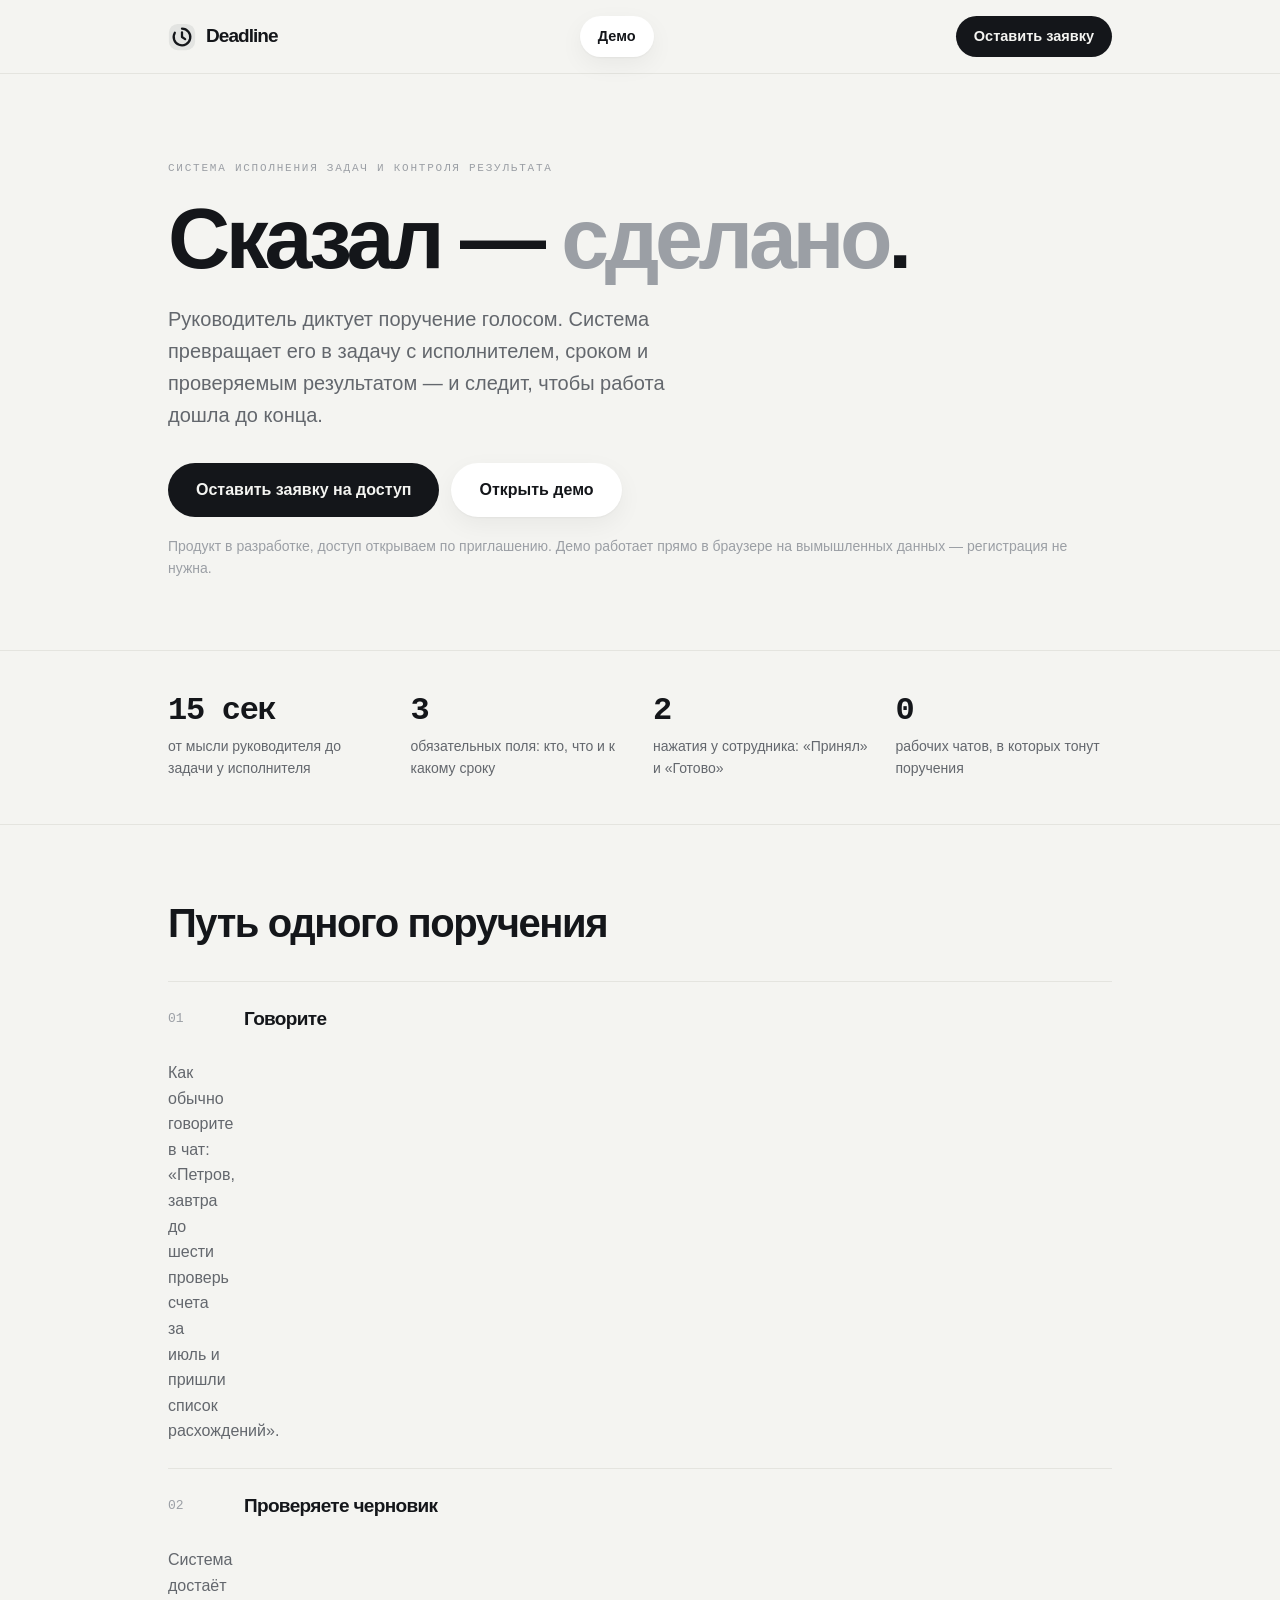
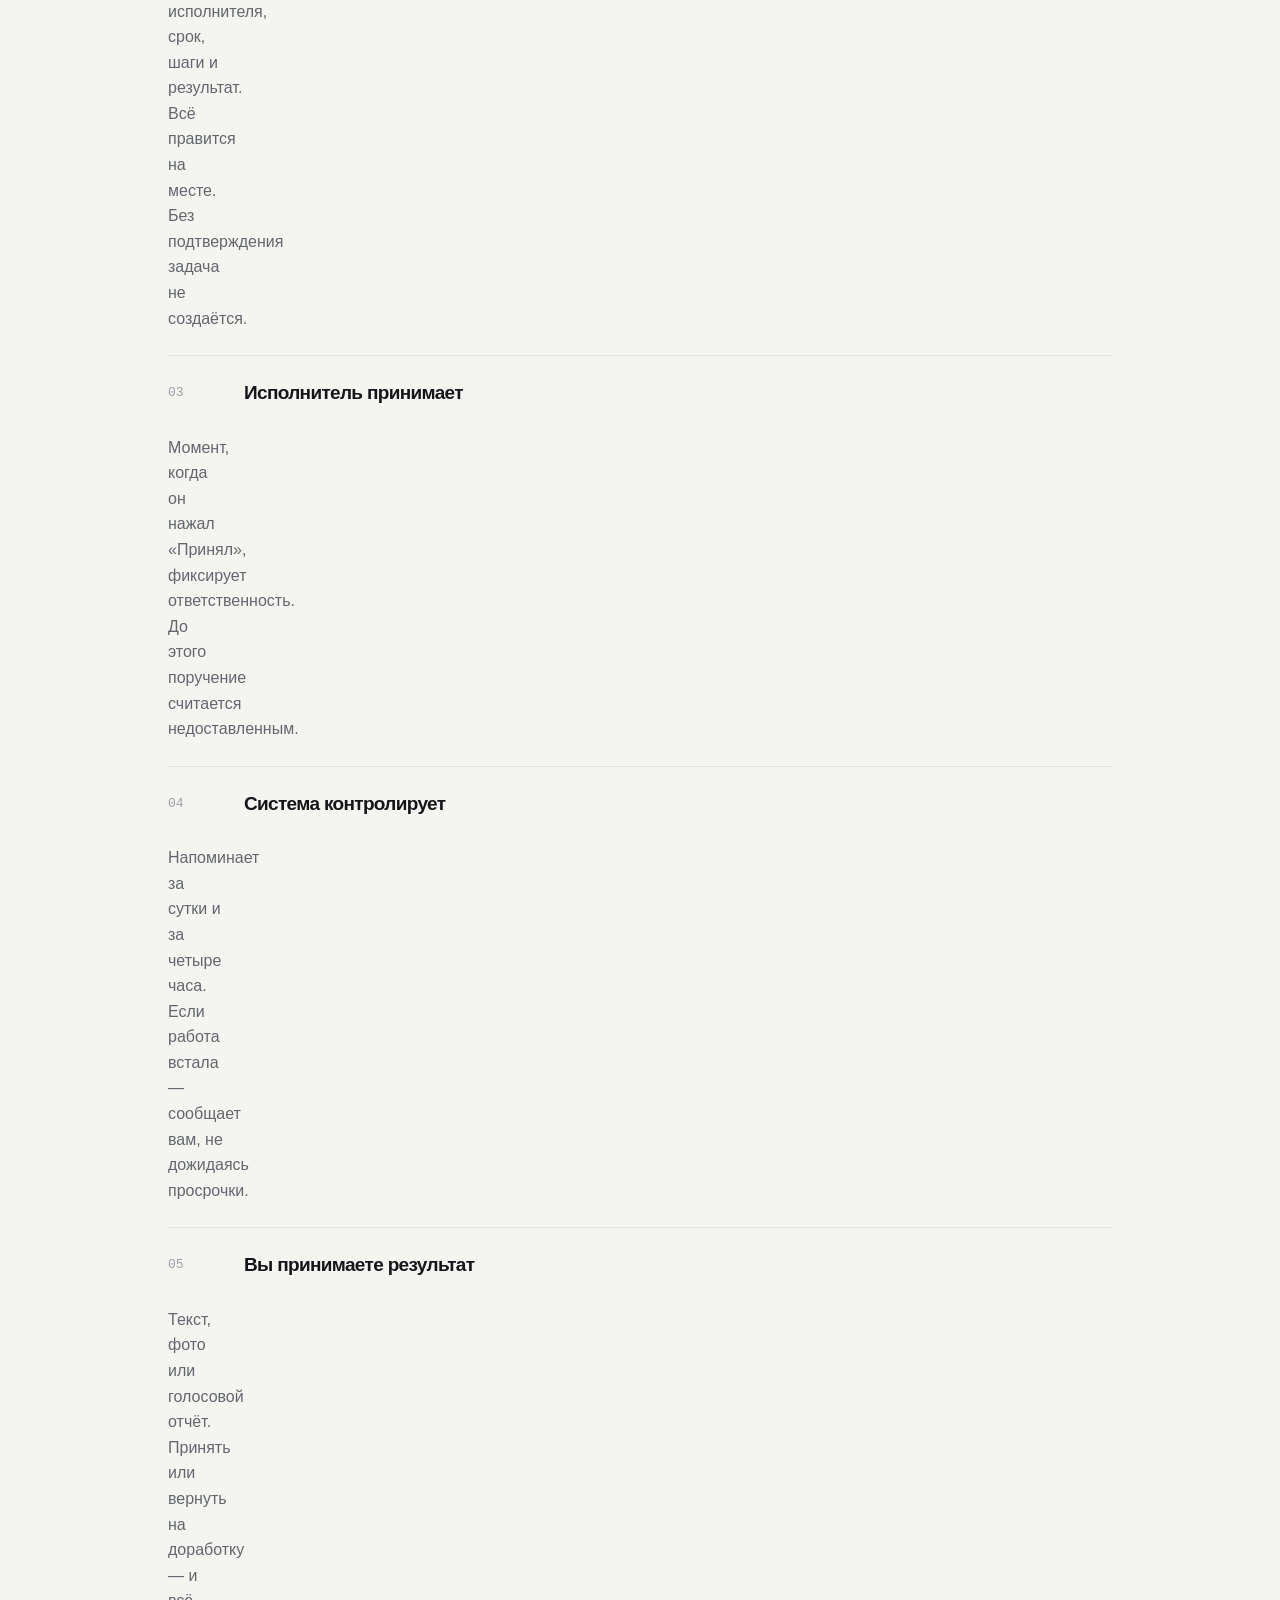
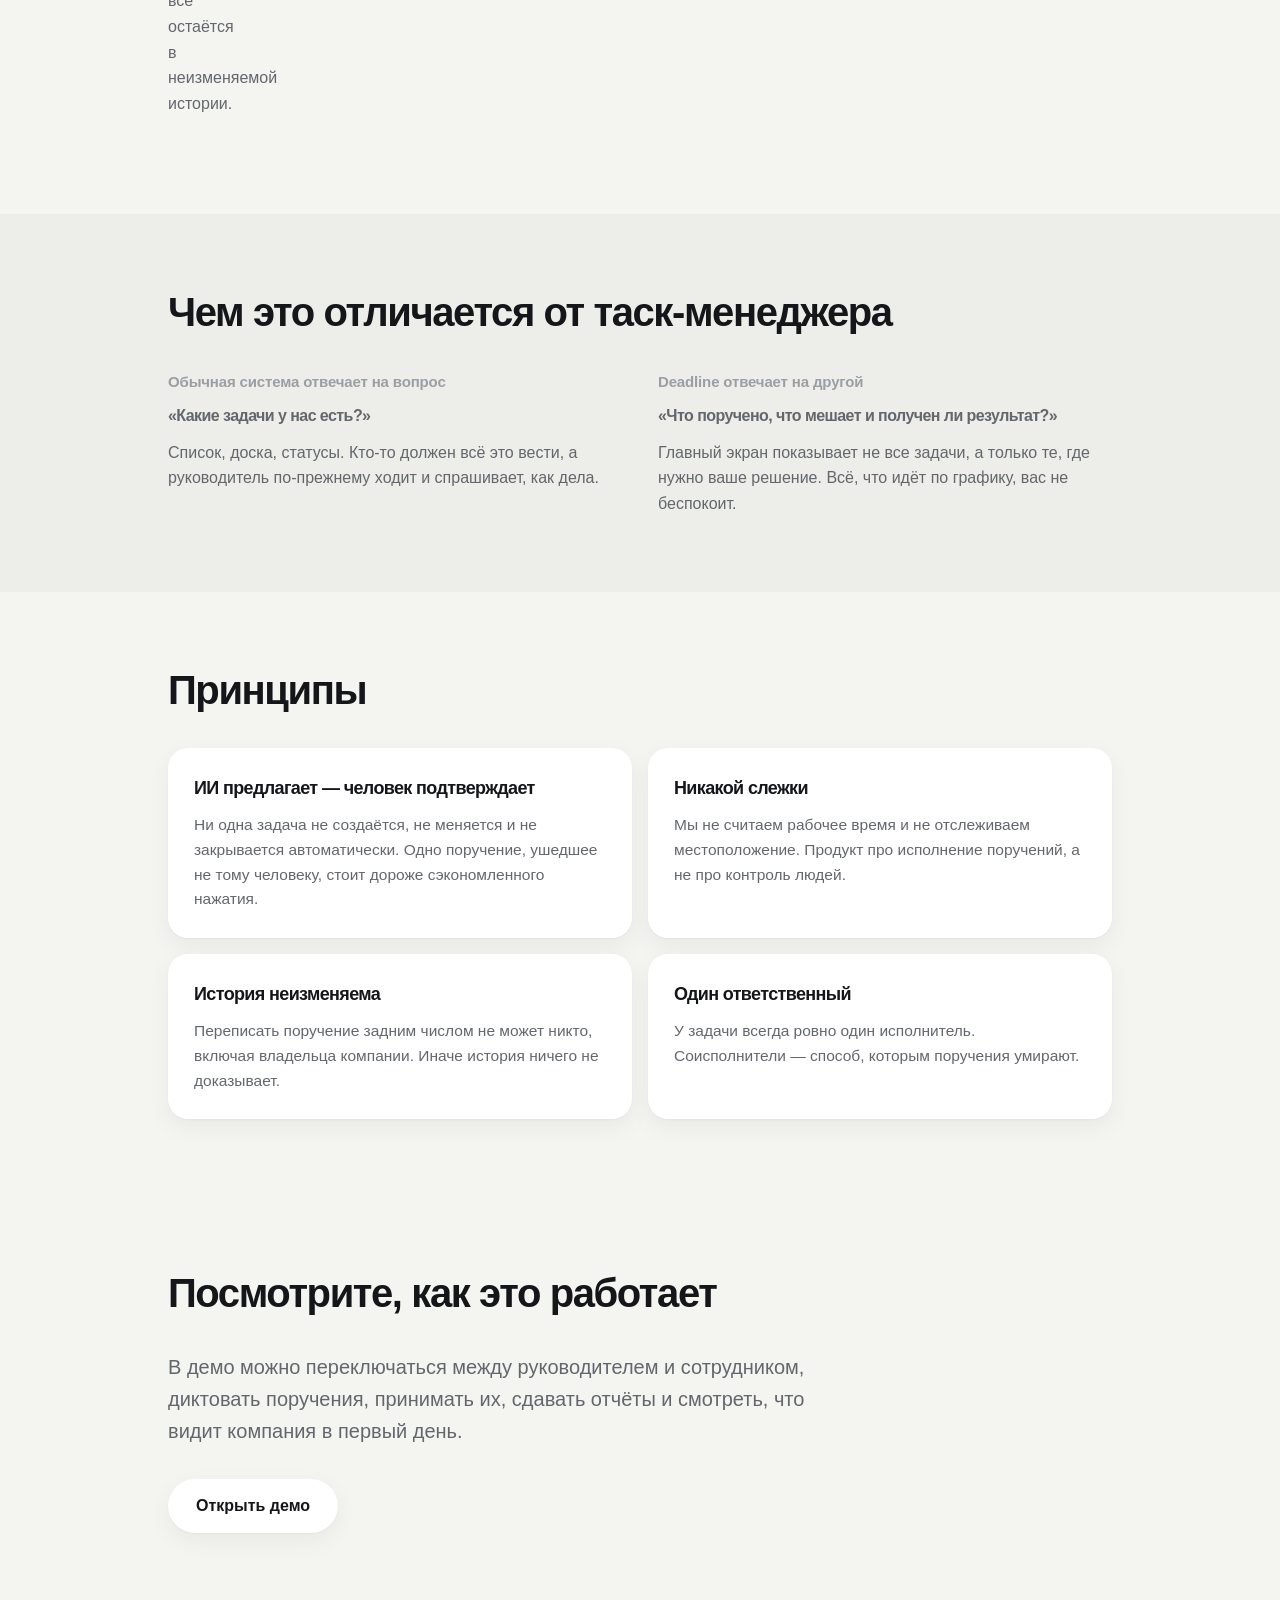
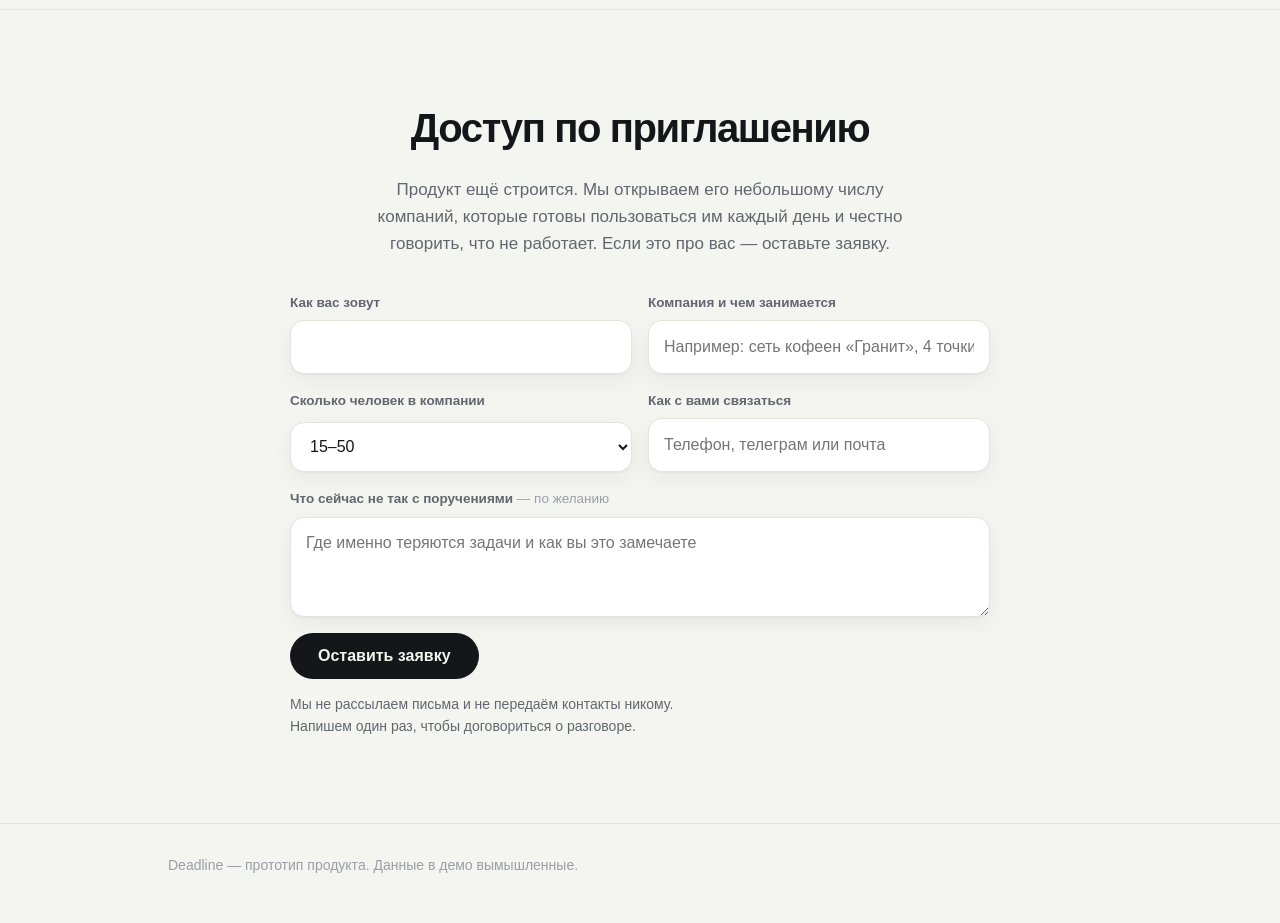
==== index.html @ f1a7a3f8 "Сайт Deadline: лендинг с заявкой на доступ и кликабельный прототип Публичная часть проекта. Лендинг " ====
<!doctype html>
<html lang="ru">
<head>
<meta charset="utf-8">
<meta name="viewport" content="width=device-width, initial-scale=1">
<title>Deadline — система исполнения задач</title>
<meta name="description" content="Руководитель диктует поручение голосом. Система следит, чтобы оно превратилось в результат в срок.">
<meta name="robots" content="index,follow">
<meta property="og:title" content="Deadline — сказал, сделано">
<meta property="og:description" content="Руководитель диктует поручение голосом. Система следит, чтобы оно превратилось в результат в срок.">
<meta property="og:type" content="website">
<link rel="stylesheet" href="assets/css/site.css">
</head>
<body>

<header class="nav">
  <div class="wrap nav-in">
    <a class="brand" href="./">
      <svg viewBox="0 0 32 32" fill="none" aria-hidden="true">
        <rect x="1" y="1" width="30" height="30" rx="10" fill="currentColor" opacity=".07"/>
        <path d="M16 6.5a9.5 9.5 0 1 1-8.2 4.7" stroke="currentColor" stroke-width="2.6" stroke-linecap="round"/>
        <path d="M16 10.6V16l3.6 2.4" stroke="currentColor" stroke-width="2.6" stroke-linecap="round" stroke-linejoin="round"/>
      </svg>
      <span>Deadline</span>
    </a>
    <a class="btn small ghost" href="app/">Демо</a>
    <a class="btn small" href="#access">Оставить заявку</a>
  </div>
</header>

<main>
  <section class="hero">
    <div class="wrap">
      <p class="eyebrow">Система исполнения задач и контроля результата</p>
      <h1>Сказал&nbsp;— <em>сделано</em>.</h1>
      <p class="lead">Руководитель диктует поручение голосом. Система превращает его в задачу с исполнителем, сроком и проверяемым результатом — и следит, чтобы работа дошла до конца.</p>
      <div class="cta">
        <a class="btn" href="#access">Оставить заявку на доступ</a>
        <a class="btn ghost" href="app/">Открыть демо</a>
      </div>
      <p class="note">Продукт в разработке, доступ открываем по приглашению. Демо работает прямо в браузере на вымышленных данных — регистрация не нужна.</p>
    </div>
  </section>

  <section class="band">
    <div class="wrap grid4">
      <div><div class="num">15 сек</div><div class="cap">от мысли руководителя до задачи у исполнителя</div></div>
      <div><div class="num">3</div><div class="cap">обязательных поля: кто, что и к какому сроку</div></div>
      <div><div class="num">2</div><div class="cap">нажатия у сотрудника: «Принял» и «Готово»</div></div>
      <div><div class="num">0</div><div class="cap">рабочих чатов, в которых тонут поручения</div></div>
    </div>
  </section>

  <section id="how" class="section">
    <div class="wrap">
      <h2>Путь одного поручения</h2>
      <ol class="steps">
        <li><h3>Говорите</h3><p>Как обычно говорите в чат: «Петров, завтра до шести проверь счета за июль и пришли список расхождений».</p></li>
        <li><h3>Проверяете черновик</h3><p>Система достаёт исполнителя, срок, шаги и результат. Всё правится на месте. Без подтверждения задача не создаётся.</p></li>
        <li><h3>Исполнитель принимает</h3><p>Момент, когда он нажал «Принял», фиксирует ответственность. До этого поручение считается недоставленным.</p></li>
        <li><h3>Система контролирует</h3><p>Напоминает за сутки и за четыре часа. Если работа встала — сообщает вам, не дожидаясь просрочки.</p></li>
        <li><h3>Вы принимаете результат</h3><p>Текст, фото или голосовой отчёт. Принять или вернуть на доработку — и всё остаётся в неизменяемой истории.</p></li>
      </ol>
    </div>
  </section>

  <section class="section alt">
    <div class="wrap">
      <h2>Чем это отличается от таск-менеджера</h2>
      <div class="cols">
        <div>
          <h3>Обычная система отвечает на вопрос</h3>
          <p class="quote">«Какие задачи у нас есть?»</p>
          <p>Список, доска, статусы. Кто-то должен всё это вести, а руководитель по-прежнему ходит и спрашивает, как дела.</p>
        </div>
        <div>
          <h3>Deadline отвечает на другой</h3>
          <p class="quote">«Что поручено, что мешает и получен ли результат?»</p>
          <p>Главный экран показывает не все задачи, а только те, где нужно ваше решение. Всё, что идёт по графику, вас не беспокоит.</p>
        </div>
      </div>
    </div>
  </section>

  <section class="section">
    <div class="wrap">
      <h2>Принципы</h2>
      <div class="cards">
        <div class="card"><h3>ИИ предлагает — человек подтверждает</h3><p>Ни одна задача не создаётся, не меняется и не закрывается автоматически. Одно поручение, ушедшее не тому человеку, стоит дороже сэкономленного нажатия.</p></div>
        <div class="card"><h3>Никакой слежки</h3><p>Мы не считаем рабочее время и не отслеживаем местоположение. Продукт про исполнение поручений, а не про контроль людей.</p></div>
        <div class="card"><h3>История неизменяема</h3><p>Переписать поручение задним числом не может никто, включая владельца компании. Иначе история ничего не доказывает.</p></div>
        <div class="card"><h3>Один ответственный</h3><p>У задачи всегда ровно один исполнитель. Соисполнители — способ, которым поручения умирают.</p></div>
      </div>
    </div>
  </section>

  <section class="section">
    <div class="wrap">
      <h2>Посмотрите, как это работает</h2>
      <p class="lead" style="max-width:60ch">В демо можно переключаться между руководителем и сотрудником, диктовать поручения, принимать их, сдавать отчёты и смотреть, что видит компания в первый день.</p>
      <div class="cta"><a class="btn ghost" href="app/">Открыть демо</a></div>
    </div>
  </section>

  <!-- ================================================================
       ЗАЯВКИ НА ДОСТУП
       Куда уходит заполненная форма, задаётся двумя атрибутами ниже.
       Достаточно заполнить ОДИН из них:

         data-endpoint — адрес сервиса форм (например Formspree или Tally).
                         Заявка уходит фоном, человек остаётся на странице.
                         Это предпочтительный вариант.

         data-email    — почта. Запасной путь без всяких сервисов: у человека
                         откроется почтовая программа с уже заполненным письмом.

       Пока не заполнено ни одно — форма честно говорит об этом и не делает вид,
       что заявка ушла.
       ================================================================ -->
  <section id="access" class="final">
    <div class="wrap">
      <h2>Доступ по приглашению</h2>
      <p>Продукт ещё строится. Мы открываем его небольшому числу компаний, которые готовы пользоваться им каждый день и честно говорить, что не работает. Если это про вас — оставьте заявку.</p>

      <form class="req" id="req" novalidate
            data-endpoint=""
            data-email="">
        <div class="f">
          <label for="rName">Как вас зовут</label>
          <input id="rName" name="Имя" autocomplete="name" required>
        </div>
        <div class="f">
          <label for="rCo">Компания и чем занимается</label>
          <input id="rCo" name="Компания" placeholder="Например: сеть кофеен «Гранит», 4 точки" autocomplete="organization" required>
        </div>
        <div class="f">
          <label for="rSize">Сколько человек в компании</label>
          <select id="rSize" name="Размер">
            <option>до 15</option>
            <option selected>15–50</option>
            <option>50–120</option>
            <option>больше 120</option>
          </select>
        </div>
        <div class="f">
          <label for="rContact">Как с вами связаться</label>
          <input id="rContact" name="Контакт" placeholder="Телефон, телеграм или почта" required>
        </div>
        <div class="f wide">
          <label for="rPain">Что сейчас не так с поручениями <span class="opt">— по желанию</span></label>
          <textarea id="rPain" name="Что не так" rows="3" placeholder="Где именно теряются задачи и как вы это замечаете"></textarea>
        </div>
        <div class="wide">
          <button class="btn" type="submit">Оставить заявку</button>
          <p class="note" id="reqNote">Мы не рассылаем письма и не передаём контакты никому. Напишем один раз, чтобы договориться о разговоре.</p>
        </div>
      </form>
    </div>
  </section>
</main>

<footer>
  <div class="wrap">
    <span>Deadline — прототип продукта. Данные в демо вымышленные.</span>
  </div>
</footer>

<script src="assets/js/site.js"></script>
</body>
</html>
---- assets/css/site.css ----
/* Лендинг Deadline. Тот же визуальный язык, что и в приложении:
   мягкие скругления, тени вместо рамок, цвет только там, где он что-то значит. */

:root{
  --bg:#F4F4F1; --card:#FFFFFF; --soft:#EDEDE9; --soft-2:#E4E4DF;
  --fg:#14161A; --fg-2:#63676D; --fg-3:#9B9FA5;
  --crit:#D04534; --ok:#3F8E6F; --warn:#C4830B;
  --shadow:0 1px 2px rgba(20,22,26,.04), 0 8px 24px rgba(20,22,26,.05);
  --shadow-lift:0 2px 4px rgba(20,22,26,.05), 0 14px 34px rgba(20,22,26,.09);
  --display:"Helvetica Neue",Helvetica,"Arial Nova",Arial,sans-serif;
  --body:-apple-system,BlinkMacSystemFont,"Segoe UI",Roboto,sans-serif;
  --mono:ui-monospace,SFMono-Regular,"SF Mono",Menlo,Consolas,monospace;
}
@media (prefers-color-scheme:dark){
  :root{
    --bg:#0C0D10; --card:#16181C; --soft:#1E2126; --soft-2:#262A30;
    --fg:#F1F1EE; --fg-2:#A0A5AC; --fg-3:#71767D;
    --crit:#E56C5B; --ok:#59BB91; --warn:#E0A840;
    --shadow:0 1px 2px rgba(0,0,0,.3), 0 8px 24px rgba(0,0,0,.28);
    --shadow-lift:0 2px 6px rgba(0,0,0,.35), 0 16px 40px rgba(0,0,0,.4);
  }
}

*{box-sizing:border-box}
body{margin:0; background:var(--bg); color:var(--fg); font-family:var(--body); font-size:17px; line-height:1.6; -webkit-font-smoothing:antialiased}
h1,h2,h3{font-family:var(--display); font-weight:700; letter-spacing:-.035em; margin:0; text-wrap:balance}
p{margin:0}
a{color:inherit; text-decoration:none}
:focus-visible{outline:2px solid var(--fg); outline-offset:3px; border-radius:8px}
.wrap{max-width:1000px; margin:0 auto; padding:0 28px}

/* шапка */
.nav{position:sticky; top:0; z-index:20; background:var(--bg); border-bottom:1px solid var(--soft-2)}
.nav-in{display:flex; align-items:center; gap:16px; padding-top:16px; padding-bottom:16px}
.brand{display:flex; align-items:center; gap:10px; font-family:var(--display); font-weight:800; font-size:19px; letter-spacing:-.05em}
.brand svg{width:28px; height:28px}
.nav .btn{margin-left:auto}

/* кнопки */
.btn{display:inline-block; background:var(--fg); color:var(--bg); border-radius:999px; padding:14px 28px; font-size:16px; font-weight:600; transition:transform .12s, opacity .12s}
.btn:hover{transform:translateY(-1px); opacity:.9}
.btn.ghost{background:var(--card); color:var(--fg); box-shadow:var(--shadow)}
.btn.ghost:hover{box-shadow:var(--shadow-lift); opacity:1}
.btn.small{padding:9px 18px; font-size:14.5px}

/* герой */
.hero{padding:86px 0 70px}
.eyebrow{font-family:var(--mono); font-size:11px; letter-spacing:.16em; text-transform:uppercase; color:var(--fg-3)}
.hero h1{font-size:clamp(46px,8vw,86px); line-height:.95; letter-spacing:-.05em; margin:20px 0 0}
.hero h1 em{font-style:normal; color:var(--fg-3)}
.lead{font-size:20px; color:var(--fg-2); max-width:46ch; margin-top:24px}
.cta{display:flex; gap:12px; flex-wrap:wrap; margin-top:32px}
.note{font-size:14px; color:var(--fg-3); margin-top:18px}

/* полоса цифр */
.band{border-top:1px solid var(--soft-2); border-bottom:1px solid var(--soft-2); padding:44px 0}
.grid4{display:grid; grid-template-columns:repeat(4,1fr); gap:26px}
.num{font-family:var(--mono); font-size:32px; font-weight:600; letter-spacing:-.04em; line-height:1}
.cap{font-size:14px; color:var(--fg-2); margin-top:8px}

/* секции */
.section{padding:76px 0}
.section.alt{background:var(--soft)}
.section h2{font-size:clamp(28px,4vw,40px); line-height:1.1; margin-bottom:36px}

.steps{list-style:none; counter-reset:s; margin:0; padding:0; display:grid; gap:2px}
.steps li{counter-increment:s; display:grid; grid-template-columns:56px 1fr; gap:20px; padding:22px 0; border-top:1px solid var(--soft-2)}
.steps li::before{content:counter(s,decimal-leading-zero); font-family:var(--mono); font-size:13px; color:var(--fg-3); padding-top:5px}
.steps h3{font-size:19px; margin-bottom:6px}
.steps p{color:var(--fg-2); font-size:16px; max-width:62ch}

.cols{display:grid; grid-template-columns:1fr 1fr; gap:36px}
.cols h3{font-size:15px; color:var(--fg-3); font-weight:600; letter-spacing:-.01em}
.quote{font-family:var(--display); font-size:26px; font-weight:700; letter-spacing:-.035em; margin:12px 0 14px; line-height:1.2}
.cols p{color:var(--fg-2); font-size:16px}

.cards{display:grid; grid-template-columns:1fr 1fr; gap:16px}
.card{background:var(--card); border-radius:20px; box-shadow:var(--shadow); padding:26px}
.card h3{font-size:18px; margin-bottom:10px}
.card p{font-size:15.5px; color:var(--fg-2)}

.final{padding:86px 0; text-align:center; border-top:1px solid var(--soft-2)}
.final h2{font-size:clamp(28px,4vw,40px); margin-bottom:16px}
.final p{color:var(--fg-2); max-width:56ch; margin:0 auto 30px}

footer{border-top:1px solid var(--soft-2); padding:30px 0 46px; font-size:14px; color:var(--fg-3)}

/* форма заявки на доступ */
.final .req{margin-top:34px; text-align:left; display:grid; grid-template-columns:1fr 1fr; gap:16px;
  max-width:700px; margin-left:auto; margin-right:auto}
.req .f{display:grid; gap:7px}
.req .wide{grid-column:1 / -1}
.req label{font-size:13.5px; color:var(--fg-2); font-weight:600}
.req label .opt{color:var(--fg-3); font-weight:400}
.req input, .req select, .req textarea{
  width:100%; font:inherit; font-size:16px; color:var(--fg); background:var(--card);
  border:1px solid var(--soft-2); border-radius:14px; padding:13px 15px;
  box-shadow:var(--shadow); transition:border-color .12s, box-shadow .12s}
.req textarea{resize:vertical; min-height:84px; line-height:1.5}
.req input:focus, .req select:focus, .req textarea:focus{
  outline:none; border-color:var(--fg); box-shadow:var(--shadow-lift)}
.req input.bad, .req select.bad, .req textarea.bad{border-color:var(--crit)}
.req .btn{border:0; cursor:pointer; font-family:inherit}
.req .btn:disabled{opacity:.55; cursor:default; transform:none}
/* .final p центрирует блок через margin:auto — форме это не нужно */
.req .note{margin:14px 0 0; max-width:52ch; text-align:left}
.req .note.bad{color:var(--crit)}

.final .done{margin:34px auto 0; max-width:560px; background:var(--card); border-radius:20px;
  box-shadow:var(--shadow); padding:30px 28px}
.final .done h3{font-size:22px; margin-bottom:10px}
.final .done p{color:var(--fg-2); font-size:16px; margin:0}
.final .done a{text-decoration:underline; text-underline-offset:3px}

@media (max-width:820px){
  .grid4{grid-template-columns:1fr 1fr}
  .cols,.cards{grid-template-columns:1fr}
  .hero{padding:56px 0 46px}
  .section{padding:56px 0}
  .steps li{grid-template-columns:38px 1fr; gap:12px}
  .final .req{grid-template-columns:1fr}
  .nav-in{flex-wrap:wrap; gap:10px}
  .nav .btn{margin-left:0}
  .nav .brand{margin-right:auto}
}
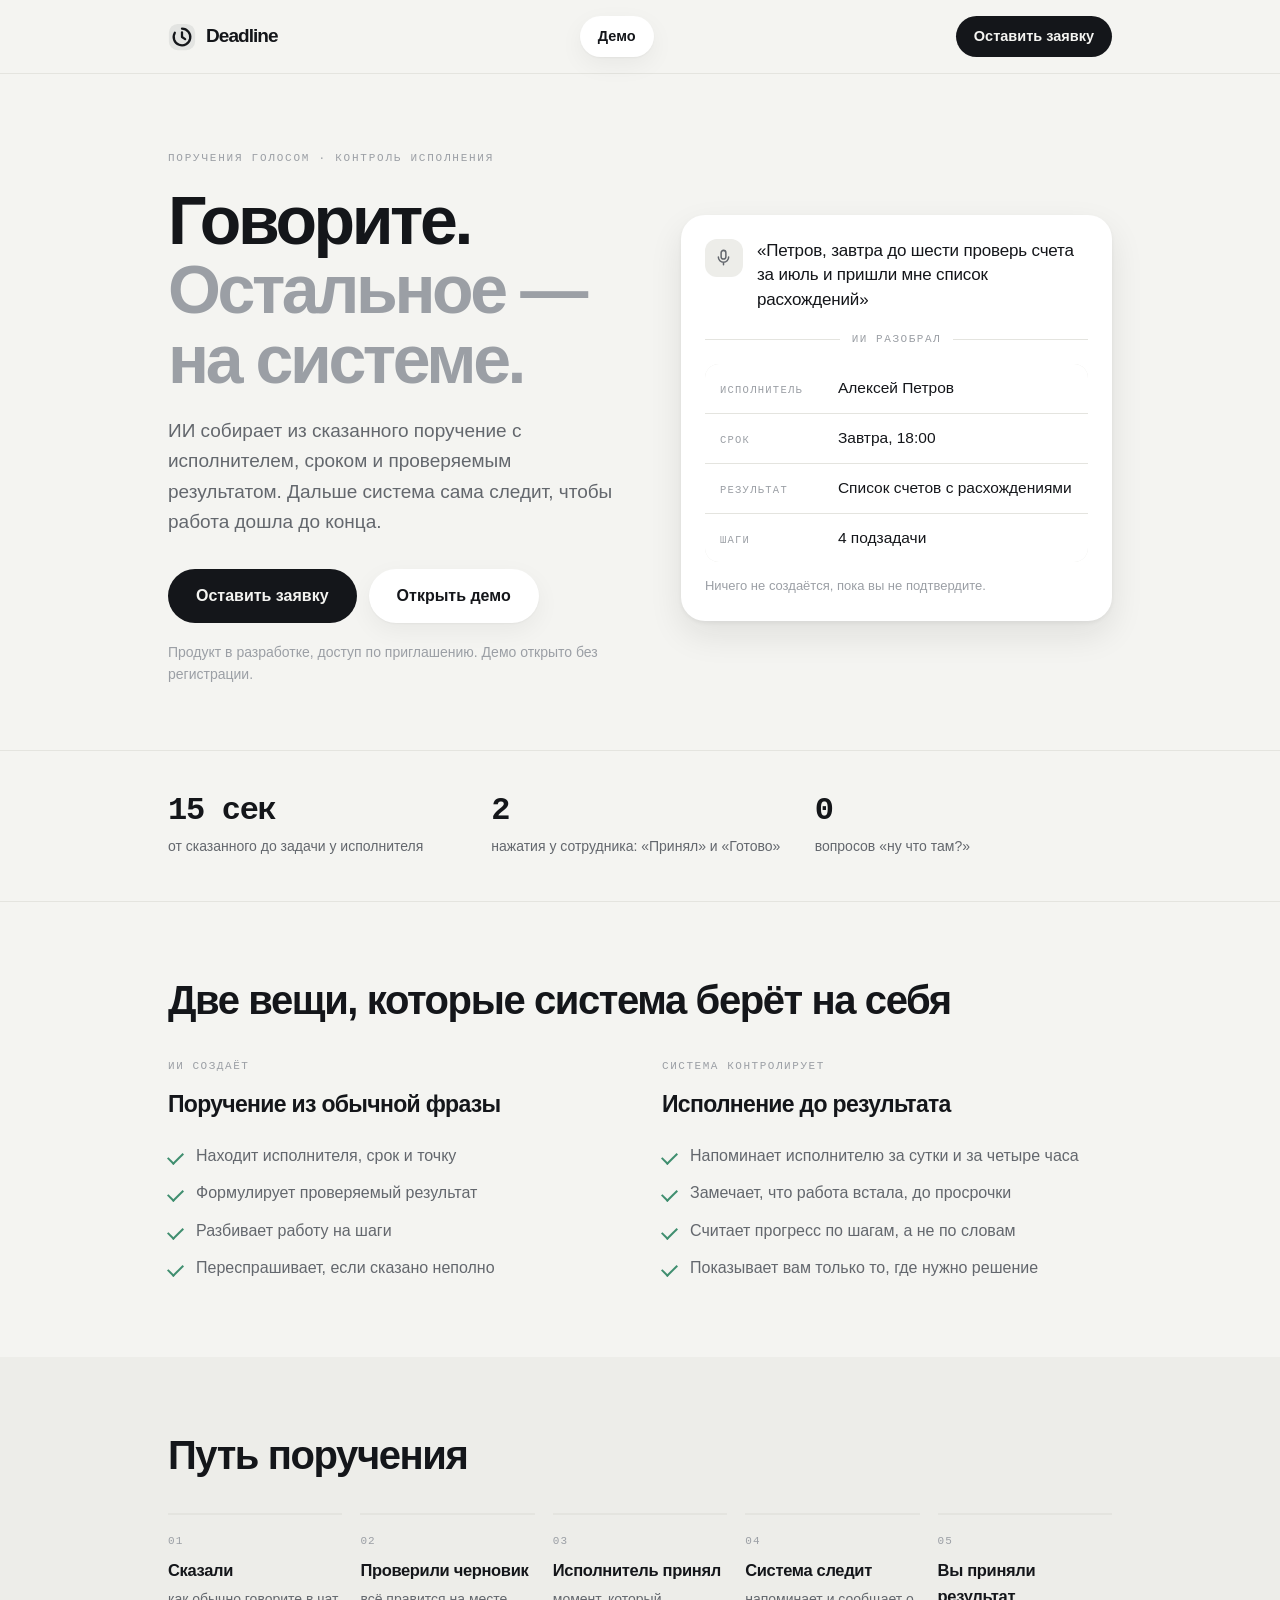
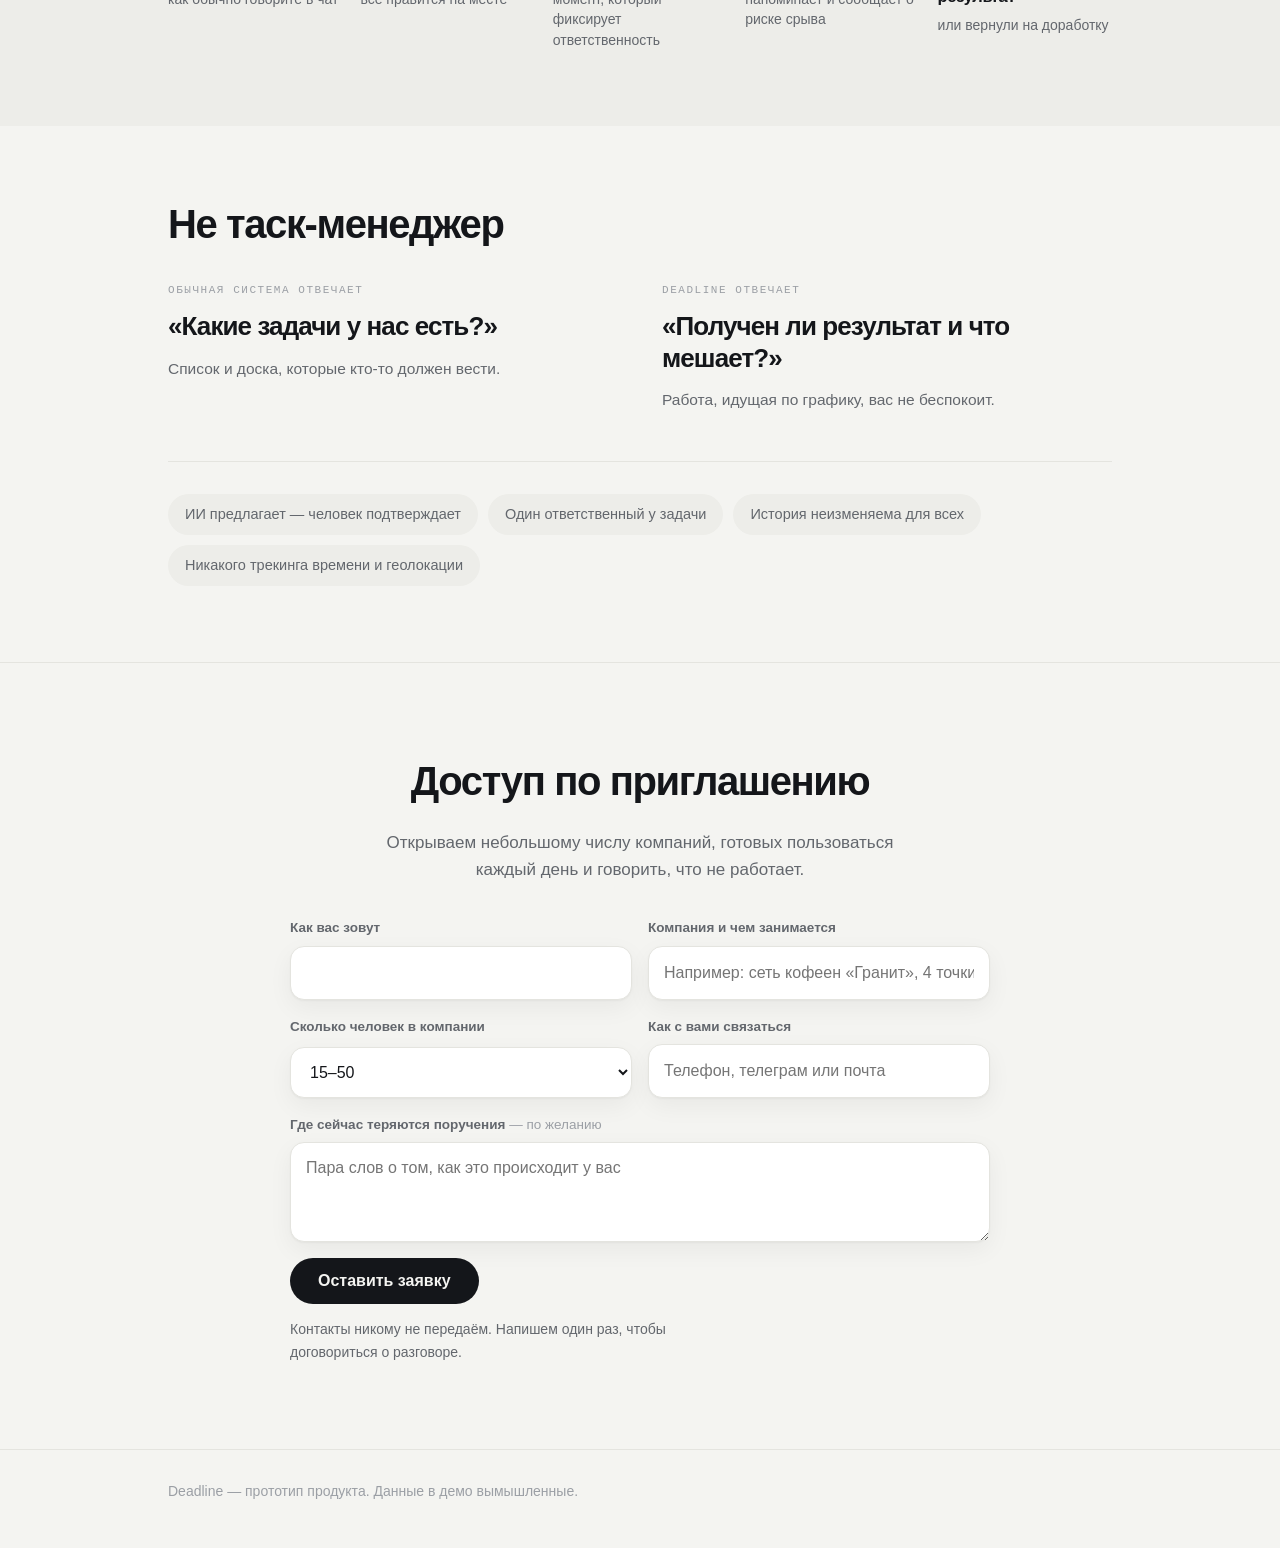
==== commit 9c27f867: "Лендинг переписан: акцент на разбор поручения ИИ и контроль исполнения" ====
--- a/index.html
+++ b/index.html
@@ -3,11 +3,11 @@
 <head>
 <meta charset="utf-8">
 <meta name="viewport" content="width=device-width, initial-scale=1">
-<title>Deadline — система исполнения задач</title>
-<meta name="description" content="Руководитель диктует поручение голосом. Система следит, чтобы оно превратилось в результат в срок.">
+<title>Deadline — поручения голосом и контроль исполнения</title>
+<meta name="description" content="Скажите поручение вслух — ИИ соберёт из него задачу с исполнителем, сроком и проверяемым результатом. Система сама проследит, чтобы работа дошла до конца.">
 <meta name="robots" content="index,follow">
-<meta property="og:title" content="Deadline — сказал, сделано">
-<meta property="og:description" content="Руководитель диктует поручение голосом. Система следит, чтобы оно превратилось в результат в срок.">
+<meta property="og:title" content="Deadline — говорите, остальное на системе">
+<meta property="og:description" content="ИИ собирает поручение из сказанного. Система доводит его до результата.">
 <meta property="og:type" content="website">
 <link rel="stylesheet" href="assets/css/site.css">
 </head>
@@ -30,75 +30,111 @@
 
 <main>
   <section class="hero">
-    <div class="wrap">
-      <p class="eyebrow">Система исполнения задач и контроля результата</p>
-      <h1>Сказал&nbsp;— <em>сделано</em>.</h1>
-      <p class="lead">Руководитель диктует поручение голосом. Система превращает его в задачу с исполнителем, сроком и проверяемым результатом — и следит, чтобы работа дошла до конца.</p>
-      <div class="cta">
-        <a class="btn" href="#access">Оставить заявку на доступ</a>
-        <a class="btn ghost" href="app/">Открыть демо</a>
-      </div>
-      <p class="note">Продукт в разработке, доступ открываем по приглашению. Демо работает прямо в браузере на вымышленных данных — регистрация не нужна.</p>
+    <div class="wrap hero-grid">
+      <div>
+        <p class="eyebrow">Поручения голосом · контроль исполнения</p>
+        <h1>Говорите.<br><em>Остальное — на системе.</em></h1>
+        <p class="lead">ИИ собирает из сказанного поручение с исполнителем, сроком и проверяемым результатом. Дальше система сама следит, чтобы работа дошла до конца.</p>
+        <div class="cta">
+          <a class="btn" href="#access">Оставить заявку</a>
+          <a class="btn ghost" href="app/">Открыть демо</a>
+        </div>
+        <p class="note">Продукт в разработке, доступ по приглашению. Демо открыто без регистрации.</p>
+      </div>
+
+      <!-- показ вместо описания: что именно делает ИИ с одной фразой -->
+      <div class="parse" aria-label="Пример: как система разбирает сказанное">
+        <div class="said">
+          <span class="mic" aria-hidden="true">
+            <svg viewBox="0 0 24 24" fill="none" stroke="currentColor" stroke-width="1.9" stroke-linecap="round">
+              <rect x="9" y="3" width="6" height="11" rx="3"/><path d="M5.5 11.5a6.5 6.5 0 0 0 13 0M12 18v3"/>
+            </svg>
+          </span>
+          <p>«Петров, завтра до шести проверь счета за июль и пришли мне список расхождений»</p>
+        </div>
+        <div class="parrow"><span>ИИ разобрал</span></div>
+        <div class="parsed">
+          <div class="prow"><span class="pk">Исполнитель</span><span class="pv">Алексей Петров</span></div>
+          <div class="prow"><span class="pk">Срок</span><span class="pv">Завтра, 18:00</span></div>
+          <div class="prow"><span class="pk">Результат</span><span class="pv">Список счетов с расхождениями</span></div>
+          <div class="prow"><span class="pk">Шаги</span><span class="pv">4 подзадачи</span></div>
+        </div>
+        <p class="pnote">Ничего не создаётся, пока вы не подтвердите.</p>
+      </div>
     </div>
   </section>
 
   <section class="band">
-    <div class="wrap grid4">
-      <div><div class="num">15 сек</div><div class="cap">от мысли руководителя до задачи у исполнителя</div></div>
-      <div><div class="num">3</div><div class="cap">обязательных поля: кто, что и к какому сроку</div></div>
+    <div class="wrap grid3">
+      <div><div class="num">15 сек</div><div class="cap">от сказанного до задачи у исполнителя</div></div>
       <div><div class="num">2</div><div class="cap">нажатия у сотрудника: «Принял» и «Готово»</div></div>
-      <div><div class="num">0</div><div class="cap">рабочих чатов, в которых тонут поручения</div></div>
-    </div>
-  </section>
-
-  <section id="how" class="section">
-    <div class="wrap">
-      <h2>Путь одного поручения</h2>
-      <ol class="steps">
-        <li><h3>Говорите</h3><p>Как обычно говорите в чат: «Петров, завтра до шести проверь счета за июль и пришли список расхождений».</p></li>
-        <li><h3>Проверяете черновик</h3><p>Система достаёт исполнителя, срок, шаги и результат. Всё правится на месте. Без подтверждения задача не создаётся.</p></li>
-        <li><h3>Исполнитель принимает</h3><p>Момент, когда он нажал «Принял», фиксирует ответственность. До этого поручение считается недоставленным.</p></li>
-        <li><h3>Система контролирует</h3><p>Напоминает за сутки и за четыре часа. Если работа встала — сообщает вам, не дожидаясь просрочки.</p></li>
-        <li><h3>Вы принимаете результат</h3><p>Текст, фото или голосовой отчёт. Принять или вернуть на доработку — и всё остаётся в неизменяемой истории.</p></li>
+      <div><div class="num">0</div><div class="cap">вопросов «ну что там?»</div></div>
+    </div>
+  </section>
+
+  <section class="section">
+    <div class="wrap">
+      <h2>Две вещи, которые система берёт на себя</h2>
+      <div class="two">
+        <div class="pillar">
+          <p class="ptag">ИИ создаёт</p>
+          <h3>Поручение из обычной фразы</h3>
+          <ul class="ticks">
+            <li>Находит исполнителя, срок и точку</li>
+            <li>Формулирует проверяемый результат</li>
+            <li>Разбивает работу на шаги</li>
+            <li>Переспрашивает, если сказано неполно</li>
+          </ul>
+        </div>
+        <div class="pillar">
+          <p class="ptag">Система контролирует</p>
+          <h3>Исполнение до результата</h3>
+          <ul class="ticks">
+            <li>Напоминает исполнителю за сутки и за четыре часа</li>
+            <li>Замечает, что работа встала, до просрочки</li>
+            <li>Считает прогресс по шагам, а не по словам</li>
+            <li>Показывает вам только то, где нужно решение</li>
+          </ul>
+        </div>
+      </div>
+    </div>
+  </section>
+
+  <section class="section alt">
+    <div class="wrap">
+      <h2>Путь поручения</h2>
+      <ol class="flow5">
+        <li><span class="fn">01</span><b>Сказали</b><span>как обычно говорите в чат</span></li>
+        <li><span class="fn">02</span><b>Проверили черновик</b><span>всё правится на месте</span></li>
+        <li><span class="fn">03</span><b>Исполнитель принял</b><span>момент, который фиксирует ответственность</span></li>
+        <li><span class="fn">04</span><b>Система следит</b><span>напоминает и сообщает о риске срыва</span></li>
+        <li><span class="fn">05</span><b>Вы приняли результат</b><span>или вернули на доработку</span></li>
       </ol>
     </div>
   </section>
 
-  <section class="section alt">
-    <div class="wrap">
-      <h2>Чем это отличается от таск-менеджера</h2>
-      <div class="cols">
+  <section class="section">
+    <div class="wrap">
+      <h2>Не таск-менеджер</h2>
+      <div class="two">
         <div>
-          <h3>Обычная система отвечает на вопрос</h3>
+          <p class="ptag">Обычная система отвечает</p>
           <p class="quote">«Какие задачи у нас есть?»</p>
-          <p>Список, доска, статусы. Кто-то должен всё это вести, а руководитель по-прежнему ходит и спрашивает, как дела.</p>
+          <p class="qs">Список и доска, которые кто-то должен вести.</p>
         </div>
         <div>
-          <h3>Deadline отвечает на другой</h3>
-          <p class="quote">«Что поручено, что мешает и получен ли результат?»</p>
-          <p>Главный экран показывает не все задачи, а только те, где нужно ваше решение. Всё, что идёт по графику, вас не беспокоит.</p>
-        </div>
-      </div>
-    </div>
-  </section>
-
-  <section class="section">
-    <div class="wrap">
-      <h2>Принципы</h2>
-      <div class="cards">
-        <div class="card"><h3>ИИ предлагает — человек подтверждает</h3><p>Ни одна задача не создаётся, не меняется и не закрывается автоматически. Одно поручение, ушедшее не тому человеку, стоит дороже сэкономленного нажатия.</p></div>
-        <div class="card"><h3>Никакой слежки</h3><p>Мы не считаем рабочее время и не отслеживаем местоположение. Продукт про исполнение поручений, а не про контроль людей.</p></div>
-        <div class="card"><h3>История неизменяема</h3><p>Переписать поручение задним числом не может никто, включая владельца компании. Иначе история ничего не доказывает.</p></div>
-        <div class="card"><h3>Один ответственный</h3><p>У задачи всегда ровно один исполнитель. Соисполнители — способ, которым поручения умирают.</p></div>
-      </div>
-    </div>
-  </section>
-
-  <section class="section">
-    <div class="wrap">
-      <h2>Посмотрите, как это работает</h2>
-      <p class="lead" style="max-width:60ch">В демо можно переключаться между руководителем и сотрудником, диктовать поручения, принимать их, сдавать отчёты и смотреть, что видит компания в первый день.</p>
-      <div class="cta"><a class="btn ghost" href="app/">Открыть демо</a></div>
+          <p class="ptag">Deadline отвечает</p>
+          <p class="quote">«Получен ли результат и что мешает?»</p>
+          <p class="qs">Работа, идущая по графику, вас не беспокоит.</p>
+        </div>
+      </div>
+
+      <div class="rules">
+        <span>ИИ предлагает — человек подтверждает</span>
+        <span>Один ответственный у задачи</span>
+        <span>История неизменяема для всех</span>
+        <span>Никакого трекинга времени и геолокации</span>
+      </div>
     </div>
   </section>
 
@@ -120,7 +156,7 @@
   <section id="access" class="final">
     <div class="wrap">
       <h2>Доступ по приглашению</h2>
-      <p>Продукт ещё строится. Мы открываем его небольшому числу компаний, которые готовы пользоваться им каждый день и честно говорить, что не работает. Если это про вас — оставьте заявку.</p>
+      <p>Открываем небольшому числу компаний, готовых пользоваться каждый день и говорить, что не работает.</p>
 
       <form class="req" id="req" novalidate
             data-endpoint=""
@@ -147,12 +183,12 @@
           <input id="rContact" name="Контакт" placeholder="Телефон, телеграм или почта" required>
         </div>
         <div class="f wide">
-          <label for="rPain">Что сейчас не так с поручениями <span class="opt">— по желанию</span></label>
-          <textarea id="rPain" name="Что не так" rows="3" placeholder="Где именно теряются задачи и как вы это замечаете"></textarea>
+          <label for="rPain">Где сейчас теряются поручения <span class="opt">— по желанию</span></label>
+          <textarea id="rPain" name="Что не так" rows="3" placeholder="Пара слов о том, как это происходит у вас"></textarea>
         </div>
         <div class="wide">
           <button class="btn" type="submit">Оставить заявку</button>
-          <p class="note" id="reqNote">Мы не рассылаем письма и не передаём контакты никому. Напишем один раз, чтобы договориться о разговоре.</p>
+          <p class="note" id="reqNote">Контакты никому не передаём. Напишем один раз, чтобы договориться о разговоре.</p>
         </div>
       </form>
     </div>
--- a/assets/css/site.css
+++ b/assets/css/site.css
@@ -44,17 +44,19 @@
 .btn.small{padding:9px 18px; font-size:14.5px}
 
 /* герой */
-.hero{padding:86px 0 70px}
+.hero{padding:76px 0 64px}
+.hero-grid{display:grid; grid-template-columns:1.06fr 1fr; gap:56px; align-items:center}
 .eyebrow{font-family:var(--mono); font-size:11px; letter-spacing:.16em; text-transform:uppercase; color:var(--fg-3)}
-.hero h1{font-size:clamp(46px,8vw,86px); line-height:.95; letter-spacing:-.05em; margin:20px 0 0}
+.hero h1{font-size:clamp(42px,5.4vw,68px); line-height:1.02; letter-spacing:-.05em; margin:18px 0 0}
 .hero h1 em{font-style:normal; color:var(--fg-3)}
-.lead{font-size:20px; color:var(--fg-2); max-width:46ch; margin-top:24px}
+.lead{font-size:19px; color:var(--fg-2); max-width:44ch; margin-top:22px}
 .cta{display:flex; gap:12px; flex-wrap:wrap; margin-top:32px}
 .note{font-size:14px; color:var(--fg-3); margin-top:18px}
 
 /* полоса цифр */
 .band{border-top:1px solid var(--soft-2); border-bottom:1px solid var(--soft-2); padding:44px 0}
 .grid4{display:grid; grid-template-columns:repeat(4,1fr); gap:26px}
+.grid3{display:grid; grid-template-columns:repeat(3,1fr); gap:26px}
 .num{font-family:var(--mono); font-size:32px; font-weight:600; letter-spacing:-.04em; line-height:1}
 .cap{font-size:14px; color:var(--fg-2); margin-top:8px}
 
@@ -123,3 +125,50 @@
   .nav .btn{margin-left:0}
   .nav .brand{margin-right:auto}
 }
+
+/* ============ РАЗБОР ФРАЗЫ: показ вместо описания ============ */
+.parse{background:var(--card); border-radius:24px; box-shadow:var(--shadow-lift); padding:24px}
+.said{display:grid; grid-template-columns:38px 1fr; gap:14px; align-items:start}
+.said .mic{width:38px; height:38px; border-radius:12px; background:var(--soft); display:grid; place-items:center; color:var(--fg-2)}
+.said .mic svg{width:19px; height:19px}
+.said p{font-size:17px; line-height:1.45; letter-spacing:-.01em}
+.parrow{display:flex; align-items:center; gap:12px; margin:18px 0 16px; color:var(--fg-3)}
+.parrow::before,.parrow::after{content:""; height:1px; background:var(--soft-2); flex:1}
+.parrow span{font-family:var(--mono); font-size:11px; letter-spacing:.14em; text-transform:uppercase; white-space:nowrap}
+.parsed{display:grid; gap:1px; background:var(--soft-2); border-radius:14px; overflow:hidden}
+.prow{display:grid; grid-template-columns:104px 1fr; gap:14px; background:var(--card); padding:12px 15px; align-items:baseline}
+.pk{font-family:var(--mono); font-size:10.5px; letter-spacing:.12em; text-transform:uppercase; color:var(--fg-3)}
+.pv{font-size:15.5px; font-weight:500}
+.pnote{font-size:13px; color:var(--fg-3); margin-top:14px}
+
+/* ============ ДВЕ ОПОРЫ: что делает ИИ и что делает контроль ============ */
+.two{display:grid; grid-template-columns:1fr 1fr; gap:44px}
+.ptag{font-family:var(--mono); font-size:11px; letter-spacing:.14em; text-transform:uppercase; color:var(--fg-3)}
+.pillar h3{font-size:23px; margin:10px 0 20px; letter-spacing:-.03em}
+.ticks{list-style:none; margin:0; padding:0; display:grid; gap:12px}
+.ticks li{position:relative; padding-left:28px; font-size:16px; color:var(--fg-2)}
+.ticks li::before{content:""; position:absolute; left:0; top:9px; width:13px; height:7px;
+  border-left:2px solid var(--ok); border-bottom:2px solid var(--ok); transform:rotate(-45deg)}
+
+/* ============ ПУТЬ ПОРУЧЕНИЯ: пять коротких шагов в строку ============ */
+.flow5{list-style:none; margin:0; padding:0; display:grid; grid-template-columns:repeat(5,1fr); gap:18px}
+.flow5 li{display:grid; gap:6px; align-content:start; padding-top:18px; border-top:2px solid var(--soft-2)}
+.flow5 .fn{font-family:var(--mono); font-size:11px; color:var(--fg-3); letter-spacing:.1em}
+.flow5 b{font-size:16.5px; letter-spacing:-.02em}
+.flow5 span:last-child{font-size:14px; color:var(--fg-2); line-height:1.45}
+
+/* ============ ОТЛИЧИЕ И ПРИНЦИПЫ ============ */
+.qs{font-size:15.5px; color:var(--fg-2); margin-top:6px}
+.rules{display:flex; flex-wrap:wrap; gap:10px; margin-top:48px; padding-top:32px; border-top:1px solid var(--soft-2)}
+.rules span{background:var(--soft); border-radius:999px; padding:9px 17px; font-size:14.5px; color:var(--fg-2)}
+
+@media (max-width:900px){
+  .hero-grid{grid-template-columns:1fr; gap:38px}
+  .two{grid-template-columns:1fr; gap:36px}
+  .flow5{grid-template-columns:1fr 1fr}
+  .grid3{grid-template-columns:1fr}
+}
+@media (max-width:560px){
+  .flow5{grid-template-columns:1fr}
+  .prow{grid-template-columns:88px 1fr; gap:10px}
+}
